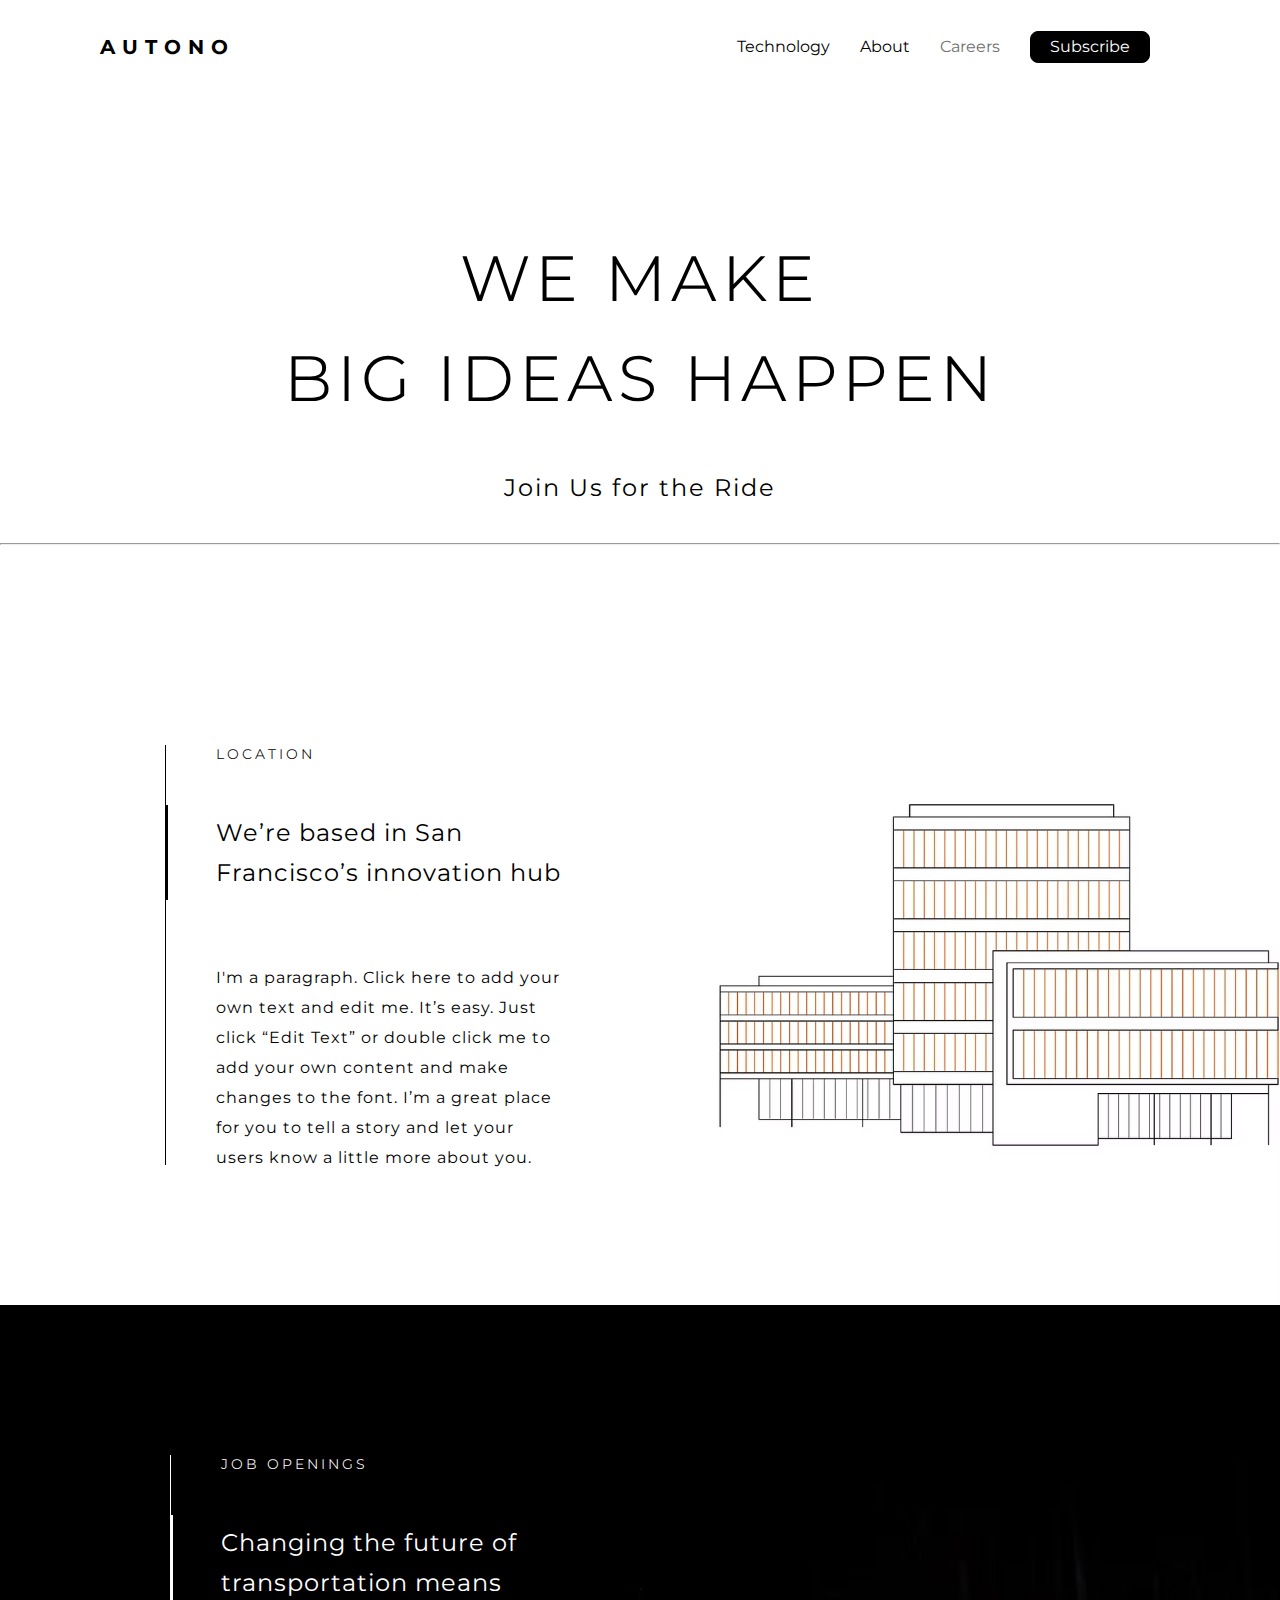
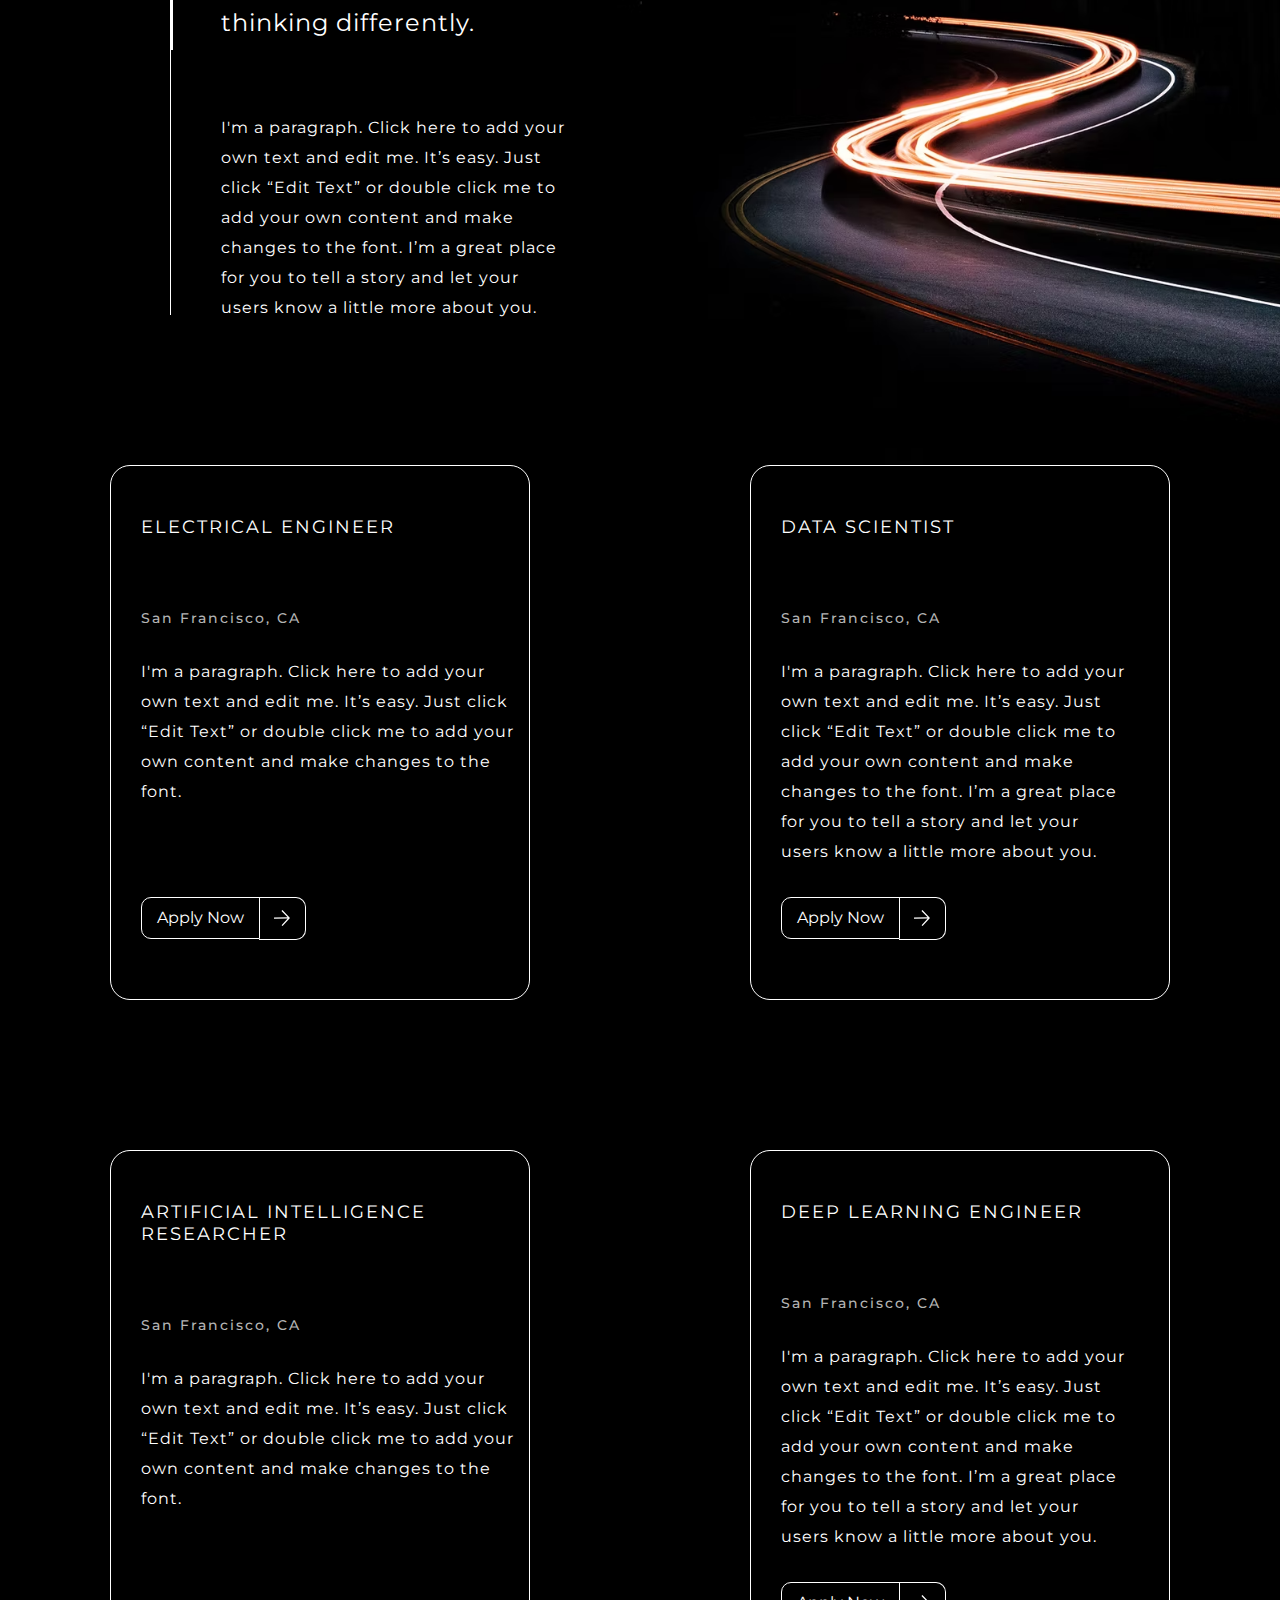
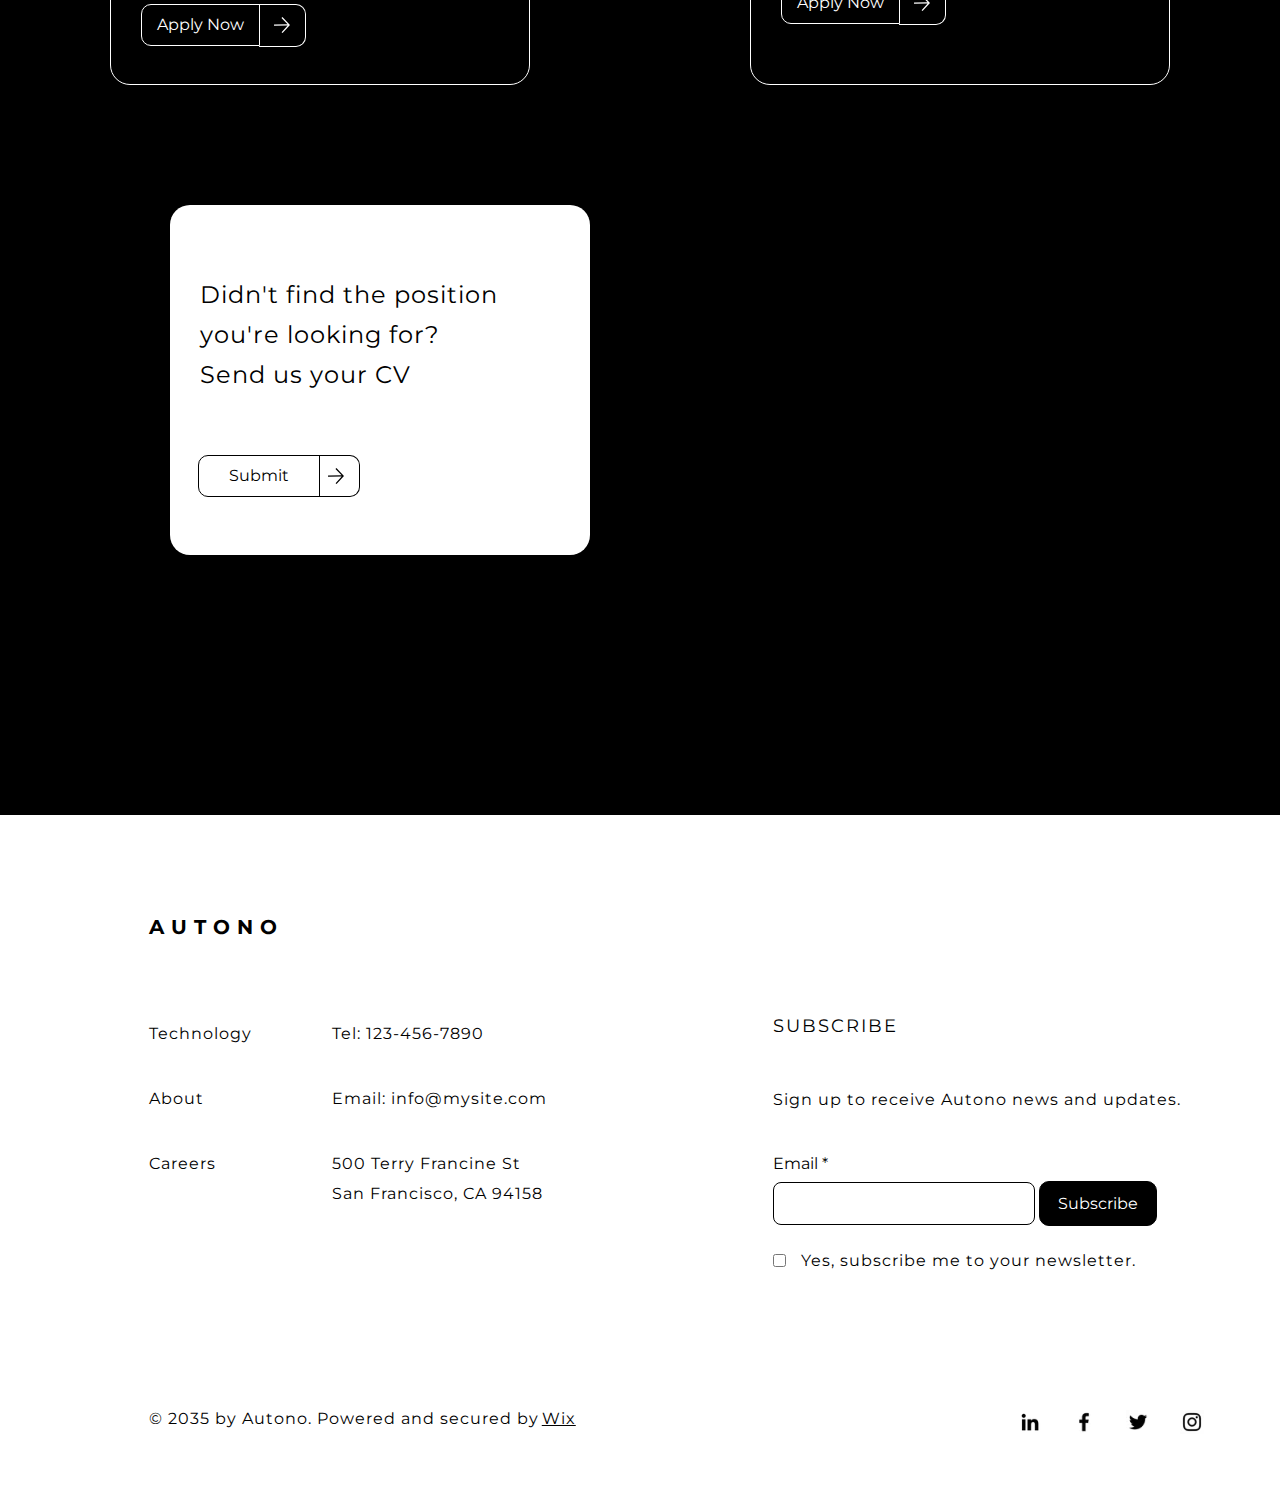
==== Careers/Careers.html @ b17512b9 "MainPages" ====
<!DOCTYPE html>
<html lang="en">
<head>
    <meta charset="UTF-8">
    <meta name="viewport" content="width=device-width, initial-scale=1.0">
    <link rel="icon" href="../indexImages/websiteIcon.png">
    <title>AUTONO</title>
    <link rel="stylesheet" href="https://cdnjs.cloudflare.com/ajax/libs/font-awesome/6.7.2/css/all.min.css" integrity="sha512-Evv84Mr4kqVGRNSgIGL/F/aIDqQb7xQ2vcrdIwxfjThSH8CSR7PBEakCr51Ck+w+/U6swU2Im1vVX0SVk9ABhg==" crossorigin="anonymous" referrerpolicy="no-referrer" />
    <link rel="stylesheet" href="../sameStyles/sameStyles.css">
    <link rel="stylesheet" href="./Careers.css">
    <link href="https://fonts.googleapis.com/css2?family=Azeret+Mono:ital,wght@0,100..900;1,100..900&family=Montserrat:ital,wght@0,100..900;1,100..900&family=Oswald:wght@200..700&family=Titan+One&display=swap" rel="stylesheet">
</head>
<body>
    <!-- Navigation -->
    <header id="scroll-back">
        <nav class="main-nav">
                <a href="../index.html"><h1>AUTONO</h1></a>
            <div class="nav-content">
                <ul>
                    <li> <a href="../Technology/Technology.html">Technology</a> </li>
                    <li> <a href="../About/about.html">About</a> </li>
                    <li> <a class="current-page" href="../Careers/Careers.html">Careers</a> </li>
                </ul>

                <button>Subscribe</button> 

                <a href=""><i class="fa-solid fa-bars"></i></a>
            </div>    
        </nav>

        <nav class="responsive_nav">
            <input type="checkbox" class="nav_click" id="nav_click">
            <div class="responsivenav_content">
                <ul>
                    <li><a href="../Technology/Technology.html">Technology</a></li>
                    <li><a href="../About/about.html">About</a></li>
                    <li><a href="../Careers/Careers.html">Carrers</a></li>
                </ul>
            </div>
        </nav>
    </header>
    <!-- Navigation -->

    <!-- Section Welcome -->
    <section class="section-welcome">
        <h2>WE MAKE 
            <br>
            BIG IDEAS HAPPEN 
        </h2>
        <p>Join Us for the Ride</p>
    </section>
    <!-- Section Welcome -->
    <hr>
    <!-- Section 1  -->
    <section class="section1">
        <article class="section1-article">
            <h4>LOCATION</h4>
            <p>We’re based in San Francisco’s innovation hub</p>
            <div class="black-line"></div>
            <span>I'm a paragraph. Click here to add your own text and edit me. It’s easy. Just click “Edit Text” or double click me to add your own content and make changes to the font. I’m a great place for you to tell a story and let your users know a little more about you.</span>
        </article>

            <img class="section1-image" src="./images/section1image.avif" alt="Building image" height="760px" width="760px">
    </section>
    <!-- Section 1  -->

    <!-- Section 2  -->
    <section class="section2">
        <article class="section2-article">
            <h4>JOB OPENINGS</h4>
            <p>Changing the future of transportation means thinking differently.</p>
            <div class="white-line"></div>
            <span>I'm a paragraph. Click here to add your own text and edit me. It’s easy. Just click “Edit Text” or double click me to add your own content and make changes to the font. I’m a great place for you to tell a story and let your users know a little more about you.</span>
        </article>

        <img class="section2-image" src="./images/Section2image.avif" alt="neon-road">
    </section>
    <!-- Section 2  -->
     
    <!-- Section 3  -->
    <section class="section3">
        <div class="section3-top">
            <article class="article-border">
                <h4>ELECTRICAL ENGINEER</h4>
                <span>San Francisco, CA</span>
                <p class="left-p">I'm a paragraph. Click here to add your own text and edit me. It’s easy. Just click “Edit Text” or double click me to add your own content and make changes to the font.</p>
                <div class="white-button button-left">
                    <a href="../INpages/EEnginer.html">
                        <button class="">Apply Now</button>
                    </a>
                    <div class="white-button-svg"><svg preserveAspectRatio="xMidYMid meet" data-bbox="19.117 18.918 161.766 162.164" viewBox="19.117 18.918 161.766 162.164" height="16px" width="16px" xmlns="http://www.w3.org/2000/svg" data-type="shape" role="presentation" aria-hidden="true">
                        <g>
                            <path d="M104.133 18.918l-9.431 8.947 61.913 65.269-137.498.938.089 13 138.096-.942-61.338 66.11 9.529 8.842 75.39-81.254-76.75-80.91z"></path>
                        </g>
                    </svg></div>
            </article>

            <article class="article-border">
                <h4>DATA SCIENTIST</h4>
                <span>San Francisco, CA</span>
                <p class="right-p">I'm a paragraph. Click here to add your own text and edit me. It’s easy. Just click “Edit Text” or double click me to add your own content and make changes to the font. I’m a great place for you to tell a story and let your users know a little more about you.</p>
                
                <div class="white-button button-right">
                    <a href="../INpages/Scientist.html">
                        <button class="">Apply Now</button>
                    </a>
                    <div class="white-button-svg">
                        <svg preserveAspectRatio="xMidYMid meet" data-bbox="19.117 18.918 161.766 162.164" viewBox="19.117 18.918 161.766 162.164" height="16px" width="16px" xmlns="http://www.w3.org/2000/svg" data-type="shape" role="presentation" aria-hidden="true">
                            <g>
                                <path d="M104.133 18.918l-9.431 8.947 61.913 65.269-137.498.938.089 13 138.096-.942-61.338 66.11 9.529 8.842 75.39-81.254-76.75-80.91z"></path>
                            </g>
                        </svg>
                </div>
            </article>
        </div>
    
    <div class="section3-bottom">
        <article class="article-border">
            <h4>ARTIFICIAL INTELLIGENCE RESEARCHER</h4>
            <span>San Francisco, CA</span>
            <p class="left-p">I'm a paragraph. Click here to add your own text and edit me. It’s easy. Just click “Edit Text” or double click me to add your own content and make changes to the font.</p>
            <div class="white-button button-left">
                <a href="../INpages/Researcher.html">
                    <button class="">Apply Now</button>
                </a>
                <div class="white-button-svg"><svg preserveAspectRatio="xMidYMid meet" data-bbox="19.117 18.918 161.766 162.164" viewBox="19.117 18.918 161.766 162.164" height="16px" width="16px" xmlns="http://www.w3.org/2000/svg" data-type="shape" role="presentation" aria-hidden="true">
                    <g>
                        <path d="M104.133 18.918l-9.431 8.947 61.913 65.269-137.498.938.089 13 138.096-.942-61.338 66.11 9.529 8.842 75.39-81.254-76.75-80.91z"></path>
                    </g>
                </svg></div>
        </article>

        <article class="article-border">
            <h4>DEEP LEARNING ENGINEER</h4>
            <span>San Francisco, CA</span>
            <p class="right-p">I'm a paragraph. Click here to add your own text and edit me. It’s easy. Just click “Edit Text” or double click me to add your own content and make changes to the font. I’m a great place for you to tell a story and let your users know a little more about you.</p>
            <div class="white-button button-right">
                <a href="../INpages/DLearning.html">
                    <button class="">Apply Now</button>
                </a>
                <div class="white-button-svg"><svg preserveAspectRatio="xMidYMid meet" data-bbox="19.117 18.918 161.766 162.164" viewBox="19.117 18.918 161.766 162.164" height="16px" width="16px" xmlns="http://www.w3.org/2000/svg" data-type="shape" role="presentation" aria-hidden="true">
                    <g>
                        <path d="M104.133 18.918l-9.431 8.947 61.913 65.269-137.498.938.089 13 138.096-.942-61.338 66.11 9.529 8.842 75.39-81.254-76.75-80.91z"></path>
                    </g>
                </svg></div>
        </article>
    </div>
    <!-- White Box -->
        <article class="white-content">
            <p>Didn't find the position you're looking for? Send us your CV</p>
            <div class="black-button">
                <a href="../Form/Form.html">
                    <button>Submit</button>
                </a>
            <div class="black-button-svg"><svg preserveAspectRatio="xMidYMid meet" data-bbox="19.117 18.918 161.766 162.164" viewBox="19.117 18.918 161.766 162.164" height="16px" width="16px" xmlns="http://www.w3.org/2000/svg" data-type="shape" role="presentation" aria-hidden="true">
                <g>
                    <path d="M104.133 18.918l-9.431 8.947 61.913 65.269-137.498.938.089 13 138.096-.942-61.338 66.11 9.529 8.842 75.39-81.254-76.75-80.91z"></path>
                </g>
                </svg>
            </div>
        </article>
    <!-- White Box -->
    </section>
    <!-- Section 3  -->

    <!-- Footer -->
    <footer>
        <div class="footer-left">
            <a href="../index.html"><h3>AUTONO</h3></a>
            <div class="footer-content">
                <div class="footer-links">
                    <a href="../Technology/Technology.html"><p>Technology</p></a>
        
                    <a href="../About/about.html"><p>About</p></a>

                    <a href="#scroll-back"><p>Careers</p></a>
                </div>

                <div class="footer-contact">
                    <span>Tel: 123-456-7890</span>
                    <span>Email: info@mysite.com</span>
                    <span>500 Terry Francine St San Francisco, CA 94158</span>
                </div>
            </div>
            <p class="copy-rights"> © 2035 by Autono. Powered and secured by<a target="_blank" href="https://www.wix.com/?utm_campaign=vir_created_with">Wix</a></p>
        </div>


        <div class="footer-right">
            <span>SUBSCRIBE</span>
            <p>Sign up to receive Autono news and updates.</p>
            <form action="Subscribe">
                <label class="label-email" for="Email">Email *</label>
                <br>
                <input type="email" name="Email" id="Email" required>
                <button type="submit">Subscribe</button>
                <br>
                <div class="check-box">
                    <input type="checkbox" name="Yes" id="YesChekbox" required>
                    <p><label for="YesChekbox" class="chekbox-label"> Yes, subscribe me to your newsletter.</label></p>
                </div>
                <div class="social">
                    <a href="https://www.linkedin.com/company/wix-com" target="_blank">
                        <img width="24px" height="24px" src="../indexImages/svg1.png" alt="LinkedIn">
                    </a>
                    <a href="https://www.facebook.com/wix" target="_blank">
                        <img width="24px" height="24px" src="../indexImages/svg2.avif" alt="Facebook">
                    </a>
                    <a href="https://twitter.com/x/migrate?tok=7b2265223a222f776978222c2274223a313733343132313236337d1f54d8211579226ee2d7d5758e8d041d" target="_blank">
                        <img width="24px" height="24px" src="../indexImages/svg3.avif" alt="X">
                    </a>
                    <a href="https://www.instagram.com/wix/" target="_blank">
                        <img width="24px" height="24px" src="../indexImages/svg4.avif" alt="Instagram">
                    </a>
                </div>
            </form>
        </div>
    </footer>
    <!-- Footer -->
</body>
</html>
---- sameStyles/sameStyles.css ----
* {
    margin: 0;
    padding: 0;
    box-sizing: border-box;
}
/* Navigation Styles */
.main-nav {
    height: 93px;
    width: 100%;
    display: flex;
    justify-content: space-between;
    align-items: center;
    position: relative;
    z-index: 3;
    padding-inline: 100px;
}
.main-nav a {
    text-decoration: none;
    color: #000000;
}
.main-nav h1{
    font-size: 20px;
    letter-spacing: 0.35em;
}
.nav-content {
    display: flex;
    justify-content: center;
    align-items: center;
    gap: 30px;
}

.main-nav ul {
    display: flex;
    list-style: none;
    gap: 30px;
}
.main-nav a:hover {
    color: rgba(196, 83, 8, 1);
}
.main-nav button{
    color: #FFFFFF;
    font-size: 16px;
    width: 120px;
    height: 32px;
    border: 1px solid #000000;
    background-color: #000000;
    border-radius: 8px;
    transition: 0.3s;
    cursor: pointer;
    font-family: "Montserrat", sans-serif;
}
.main-nav button:hover {
    transition: 0.3s;
    animation: ease-in;
    background-color: #FFFFFF;
    color: #000000;
}
.main-nav i {
    font-size: 25px;
    display: none;
    z-index: 5;
}
/* Navigation Style End  */

/* Responsive Navigation  */
.responsive_nav {
    position: relative;
    z-index: 3;
}
.nav_click {
    position: absolute;
    right: 27px;
    top: -46px;
    width: 25px;
    height: 25px;
    cursor: pointer;
    opacity: 0;
    display: none;
}
.responsivenav_content {
    display: flex;
    flex-direction: column;
    align-items: center;
    height: 110vh;
    display: none;
}
.responsivenav_content ul {
    display: flex;
    flex-direction: column;
    gap: 50px;
    margin-top: 100px;
    list-style: none;
    text-align: center;
}
.responsive_nav ul a {
    text-decoration: none;
    font-size: 20px;
    color: #000000;
    letter-spacing: 1px;
}
.nav_click:checked ~ .responsivenav_content {
    display: block !important;
}

/* Black Button Style */
.black-button {
    display: flex;
    position: relative;
 }
 .black-button a {
    text-decoration: none;
    width: 120px;
    height: 40px;
}
.black-button button {
    all: unset;
    color: #000000;
    border: 1px solid #000000;
    padding: 10px;
    padding-bottom: 11px;
    padding-left: 15px;
    padding-right: 15px;
    border-radius: 10px;
    border-top-right-radius: 0px;
    border-bottom-right-radius: 0px;
    transition: 0.5s;
}
.black-button button:hover {
    transition: 0.5s;
    background-color: #000000;
    color: #FFFFFF;
}
.black-button-svg {
    position: relative;
    top: 0px;
    right: 2px;
    border: solid 1px black;
    padding: 10px;
    padding-right: 20px;
    border-radius: 10px;
    border-left: none;
    border-bottom-left-radius: 0;
    border-top-left-radius: 0;
}
.black-button-svg svg {
    position: relative;
    top: 2px;
    left: 5px;
}
/* Black Button Style */

/* White Button Style  */
.white-button {
    display: flex;
    position: relative;
    padding-top: 50px;
 }
 .white-button a {
    text-decoration: none;
    width: 120px;
    height: 40px;
}
.white-button button {
    all: unset;
    color: #FFFFFF;
    border: 1px solid #FFFFFF;
    padding: 10px;
    padding-bottom: 11px;
    padding-left: 15px;
    padding-right: 15px;
    border-radius: 10px;
    border-top-right-radius: 0px;
    border-bottom-right-radius: 0px;
    transition: 0.5s;
}
.white-button button:hover {
    transition: 0.5s;
    background-color: #FFFFFF;
    color: #000000;
}
.white-button-svg {
    position: relative;
    top: 0px;
    right: 2px;
    border: solid 1px #FFFFFF;
    padding: 10px 20px 10.5px 10px;
    padding-right: 20px;
    border-radius: 10px;
    border-left: none;
    border-bottom-left-radius: 0;
    border-top-left-radius: 0;
}
.white-button-svg svg {
    position: relative;
    top: 2px;
    left: 5px;
    fill: #FFFFFF;
}
/* White Button Style  */

/* Navigation Style Start */
/* Footer Left */
footer {
    position: relative;
    display: flex;
    justify-content: space-around;
    padding-left: 50px;
}
.footer-left{
    margin-top: 100px;
}
footer a {
    text-decoration: none;
    color: #000000;
}
footer h3 {
    padding-bottom: 80px;
    font-size: 20px;
    letter-spacing: 7px;
}
.footer-content {
    display: flex;
    gap: 80px;
}
.footer-links, .footer-contact {
    display: flex;
    flex-direction: column;
    gap: 35px;
    line-height: 30px;
    letter-spacing: 1px;
}
.footer-contact {
    letter-spacing: 1px;
}
.footer-contact span {
    width: 215px;
}
.copy-rights {
    letter-spacing: 1px;
    margin-top: 200px;
}
.copy-rights a{ 
    text-decoration: underline;
    padding-left: 3px;
}
/* Footer right */
.footer-right {
    margin-top: 200px;
    display: flex;
    flex-direction: column;
    gap: 53px;
    position: relative;
}
.footer-right span{
    font-size: 18px;
    letter-spacing: 2px;
}
.footer-right p {
    font-size: 16px;
    letter-spacing: 1px;
}
.footer-right .label-email {
    font-size: 16px;
    position: relative;
}
.label-email {
    bottom: 8px;
}
#Email {
    all: unset;
    border: 1px solid #000000;
    border-radius: 8px;
    padding: 11px 12px;
    width: 236px;
}
#Email:hover {
    transition: 0.3s;
    background-color: #E8E6E6;
}
#Email:focus {
    background-color: #E8E6E6;
}
.footer-right button {
    all: unset;
    width: 110px;
    padding: 12px 3px;
    background-color: #000000;
    border: 1px solid #000000;
    color: #FFFFFF;
    border-radius: 10px;
    text-align: center;
    cursor: pointer;
    font-family: "Montserrat", sans-serif;
}
.footer-right button:hover {
    transition: 0.3s;
    background-color: #FFFFFF;
    color: #000000;
}
.check-box {
    margin-top: 25px;
    display: flex;
}
.chekbox-label {
    padding-left: 15px;
}
.social {
    display: flex;
    gap: 30px;
    margin-top: 140px;
    position: absolute;
    left: 245px;
    padding-bottom: 60px;
}
/* Footer Style End */

/* All Page */
html {
    scroll-behavior: smooth;
}
body {
    font-family: "Montserrat", sans-serif;
}
.current-page {
    color: #707070 !important;
}
/* All Page End */

/* Responsive Nav Bar */
@media screen and (max-width:1023px) {
    .main-nav {
        background-color: #FFFFFF;
        height: 70px;
        padding-inline: 30px;
    }
    .nav_click {
        display: unset;
    }
    .main-nav h1 {
        font-size: 15px;
    }
    .main-nav ul {
        display: none;
    }
    .main-nav button {
        height: 30px;
    }
    .main-nav i {
        display:  unset !important;
    }
    /* Responsive Footer  */
    footer {
        flex-direction: column;
        align-items: center;
    }
    .footer-right {
        margin-top: 45px;
    }
    .social {
       left: unset;
    }
    .copy-rights {
        position: absolute;
        top: 510px;
    }
}
/* Responsive Nav Bar */

/* Mobile Footer */
@media (max-width: 767px) {
    .footer-content {
        gap: 40px;
    }
    .footer-right {
        gap: 20px;
        margin-right: 50px;
    }
    .footer-right p {
        width: 245px;
        font-size: 14px;
    }
    .footer-right button {
        padding-inline: 13px;
        width: 100%;
        margin-top: 20px;
    }
    #Email {
        width: 100%;
    }
    .social {
        left: 10px;
        margin-top: 100px;
        padding-bottom: 120px;
    }
    .copy-rights {
        top: 680px;
        width: 300px;
        font-size: 14px;
    }
    .check-box p {
        font-size: 17px;
        margin-left: 10px;
        font-weight: 350;
        width: 300px;
        
    }
    .check-box input {
        width: 17px;
    }
    .chekbox-label {
        padding: 0;
    }
}
---- Careers/Careers.css ----
/* Welcome Section Style */
.section-welcome {
    margin-bottom: 100px;
    height: 350px;
    display: flex;
    flex-direction: column;
    align-items: center;
}
.section-welcome h2 {
    margin-top: 135px;
    font-size: 64px;
    font-weight: 350;
    letter-spacing: 5px;
    width: 900px;
    line-height: 100px;
    text-align: center;
}
.section-welcome p {
    margin-top: 40px;
    font-size: 24px;
    letter-spacing: 2px;  
    width: 726px;
    line-height: 40px;
    text-align: center;
}
/* Welcome Section Style End */

/* Section 1 Style */

.section1 {
    position: relative;
    display: flex;
    justify-content: space-between;
}
.section1-article {
    position: relative;
    margin-left: 165px;
    margin-top: 200px;
    height: 420px;
    padding-left: 50px;
    border-left: 1px solid #000000;
}
.section1-article h4{
    font-size: 14px;
    font-weight: 350;
    padding-bottom: 50px;
    letter-spacing: 3px;
    color: #000000;
}
.section1-article p{
    font-size: 24px;
    letter-spacing: 1px;
    font-weight: 400;
    width: 380px;
    line-height: 40px;
    padding-bottom: 70px;
    color: #000000;
}
.section1-article span {
    font-size: 16px;
    display: inline-block;
    width: 350px;
    letter-spacing: 1px;
    line-height: 30px;
    color: #000000;
}
.black-line {
    width: 2px;
    height: 95px;
    background-color: #000000;
    position: absolute;
    top: 60px;
    left: 0;
}
.section1-image {
    padding-top: 100px;
}
/* Section 1 Style End */

/* Section 2 Style Start */
.section2 {
    position: relative;
    display: flex;
    justify-content: space-between;
    background-color: #000000;
}
.section2-article {
    position: relative;
    height: 460px;
    margin-left: 170px;
    padding-left: 50px;
    border-left: 1px solid #FFFFFF;
    margin-top: 150px;
}
.section2-article h4{
    font-size: 14px;
    font-weight: 350;
    padding-bottom: 50px;
    letter-spacing: 3px;
    color: #FFFFFF;
}
.section2-article p{
    font-size: 24px;
    letter-spacing: 1px;
    font-weight: 400;
    width: 301px;
    line-height: 40px;
    padding-bottom: 70px;
    color: #FFFFFF;
}
.section2-article span {
    font-size: 16px;
    display: inline-block;
    width: 350px;
    letter-spacing: 1px;
    line-height: 30px;
    color: #FFFFFF;
}
.white-line {
    width: 2px;
    height: 135px;
    background-color: #FFFFFF;
    position: absolute;
    top: 60px;
    left: 0;
}
.section2-image {
    width: 748px;
    height: 760px;
    object-fit: cover;
    object-position: 50% 50%;
}
/* Section 2 Style End */

/* Section 3 Style Start  */
.section3 {
    background-color: #000000;
    padding-bottom: 260px;
    display: flex;
    flex-direction: column;
}
.section3-top, .section3-bottom {
    display: flex;
    justify-content: space-around;
}
.section3-bottom {
    margin-top: 150px;
}
.article-border {
    width: 420px;
    height: 535px;
    border: 1px solid #FFFFFF;
    border-radius: 20px;
} 
.article-border h4 {
    font-size: 18px;
    letter-spacing: 2px;
    padding-left: 30px;
    padding-top: 50px;
    padding-bottom: 70px;
    font-weight: 400;
    color: #FFFFFF;
}
.article-border span {
    color: #B4B4B4;
    font-size: 14px;
    padding-left: 30px;
    letter-spacing: 2px;
    font-weight: 500;
}
.article-border p {
    font-size: 16px;
    padding-left: 30px;
    padding-top: 30px;
    letter-spacing: 1px;
    line-height: 30px;
    font-weight: 400;
    color: #FFFFFF;
}
.right-p {
    width: 380px;
}
.left-p {
    width: 407px;
}
.button-left {
    padding-top: 90px;
    padding-left: 30px;
    padding-bottom: 11.5px;
}
.button-right {
    padding-top: 30px;
    padding-left: 30px;
    padding-bottom: 11.5px;
}
/* White Box */
.white-content {
    align-self: flex-start;
    background-color: #FFFFFF;
    margin-top: 120px;
    width: 420px;
    height: 350px;
    border-radius: 20px;
    margin-left: 170px;
}
.whitecontent-area {
    padding-inline: 50px;
}
.white-content p {
    color: #000000;
    font-size: 24px;
    letter-spacing: 1px;
    width: 340px;
    padding: 70px 0px 60px 30px;
    line-height: 40px;
}
.black-button button {
    margin-left: 28px;
    padding-bottom: 11px;
    padding-inline: 30px;
}
.black-button-svg {
    margin-left: 25px;
}

/* Tablet Media */

@media screen and (max-width:1023px) {
    .section-welcome h2 {
        font-size: 60px;
    }
    .section1 {
        flex-direction: column;
        align-items: center;
    }
    .section1-article {
        margin-left: unset;
    } 
    .section1-image {
        padding-right: 130px;
        padding-top: 25px;
    }
    .section2 {
        flex-direction: column;
        align-items: center;
    }
    .section2-article {
        margin-left: unset;
    }
    .section3-top, .section3-bottom {
        flex-wrap: wrap;
        align-items: center;
        gap: 50px;
    }
    .section3-bottom {
        margin-top: 50px;
    }
    .white-content {
        margin-left: unset;
        align-self: center;
    }
}

/* Mobile Media */
@media (max-width: 767px){ 
    .section-welcome {
        margin-bottom: 50px;
    }
    .section-welcome h2 {
        font-size: 40px;
        width: 260px;
        margin-top: 90px;
        line-height: 50px;
        letter-spacing: 2px;
        font-weight: 350;
    }
    .section-welcome p {
        font-size: 18px;
        margin-top: 25px;
    }
    .section1-article {
       margin-top: 100px;
       height: 490px;
    }
    .section1-article p {
        width: 280px;
    }
    .section1-article span {
        width: 323px;
    }
    .section2-article {
        margin-top: 100px;
        height: 490px;
    }
    .section2-article span {
        width: 323px;
    }
    .section2-image {
        max-width: 500px;
    }
    
}
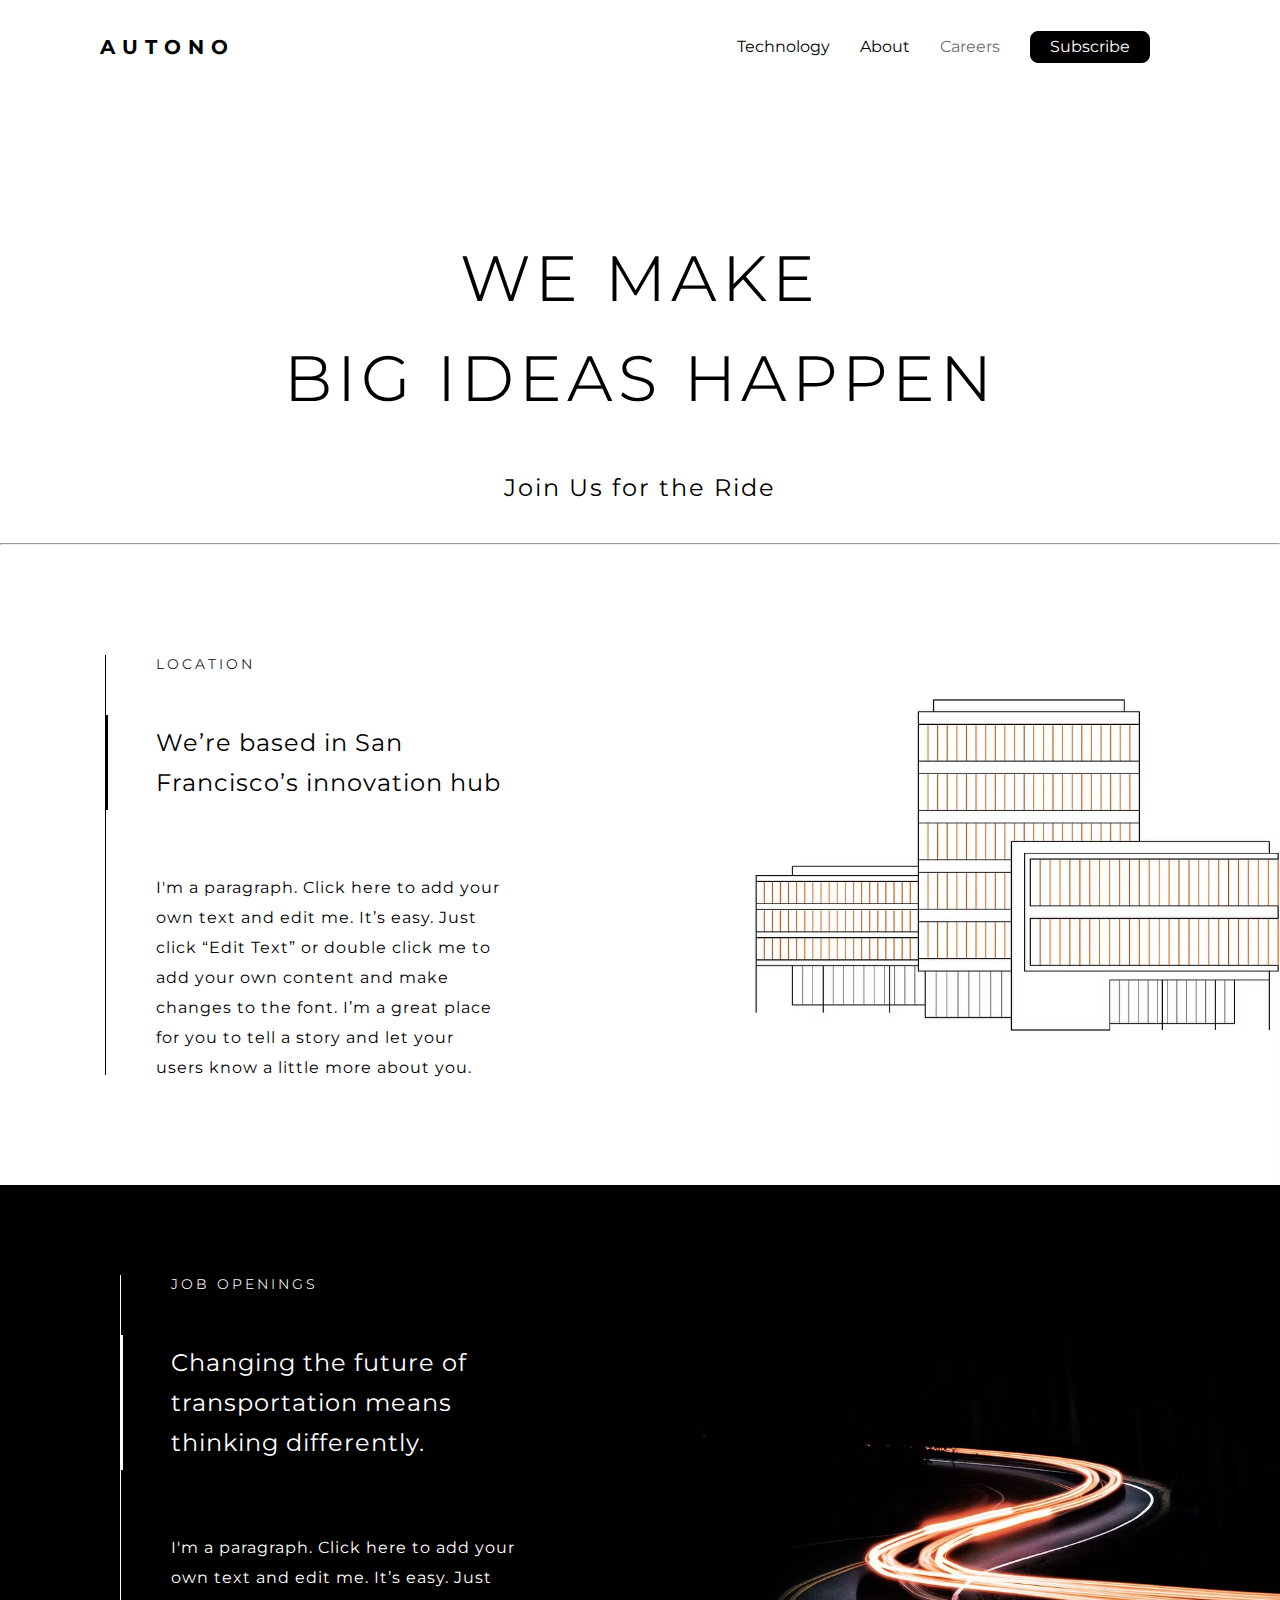
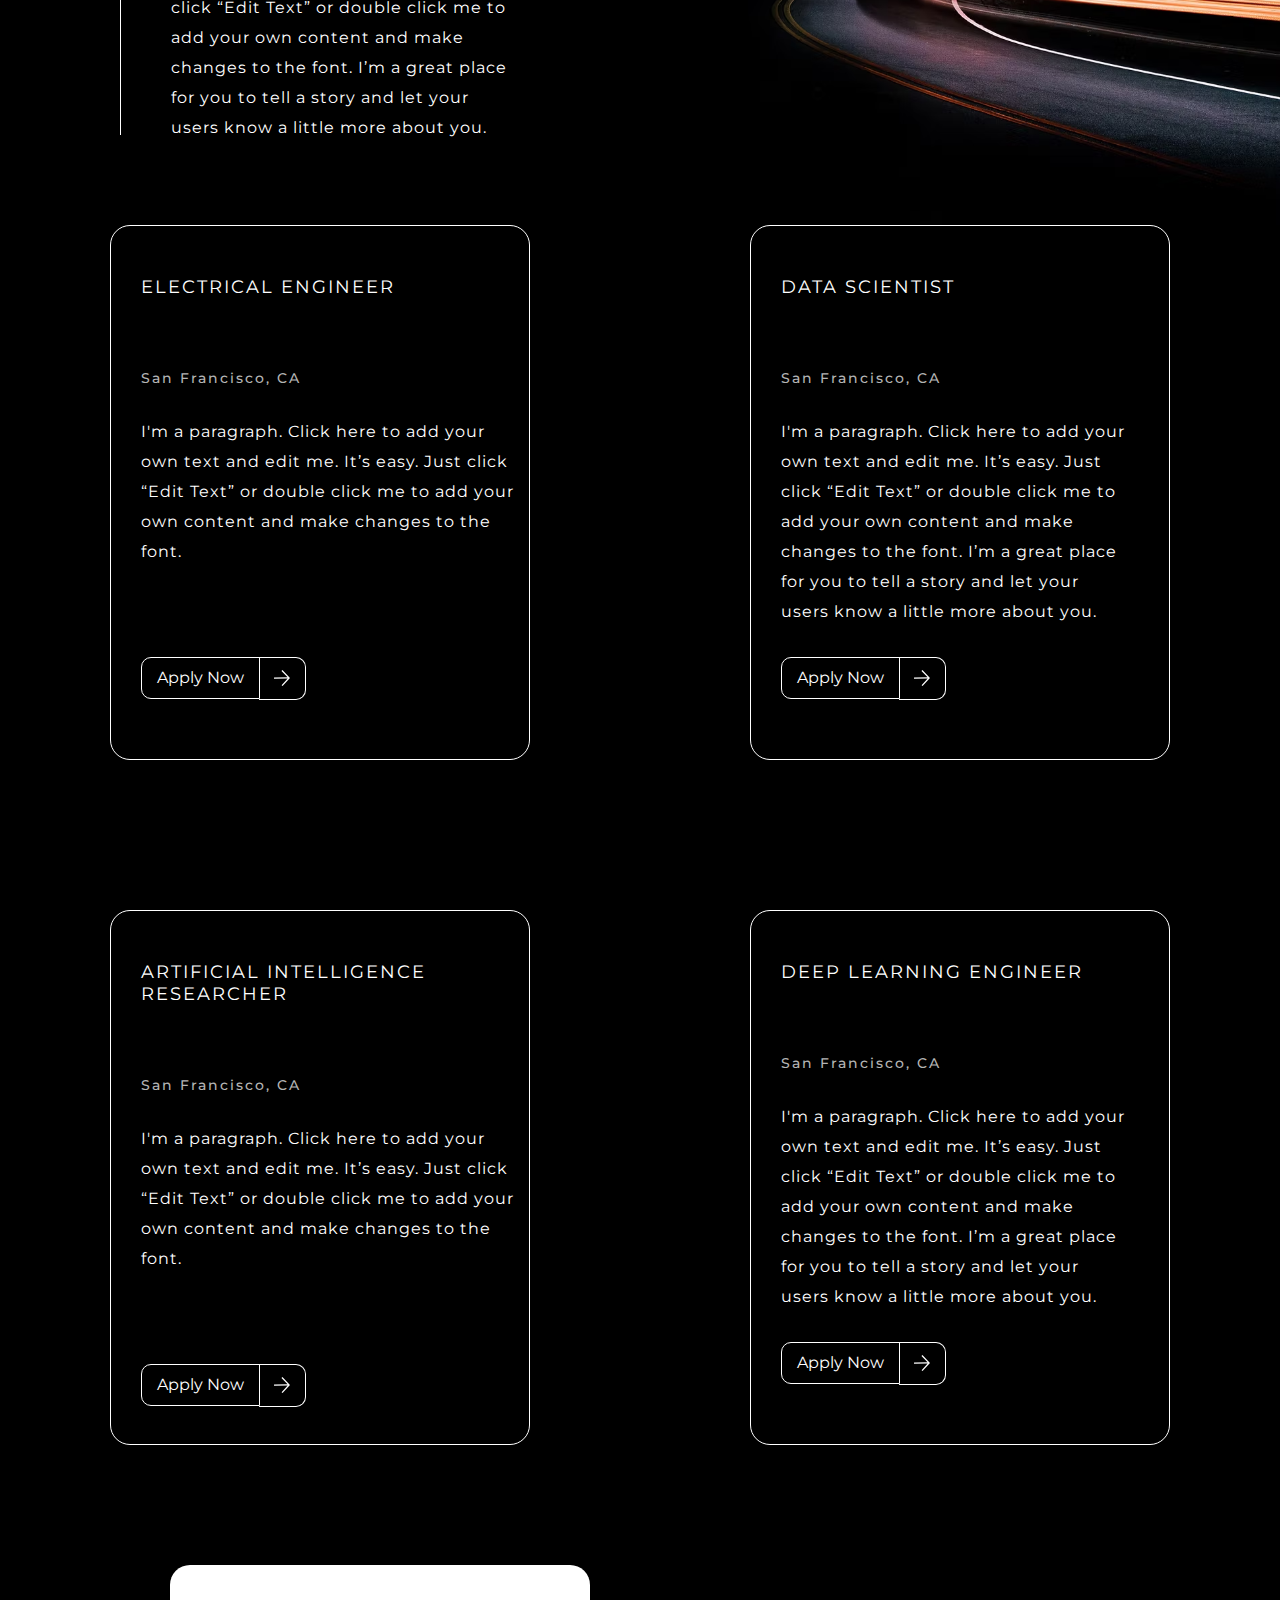
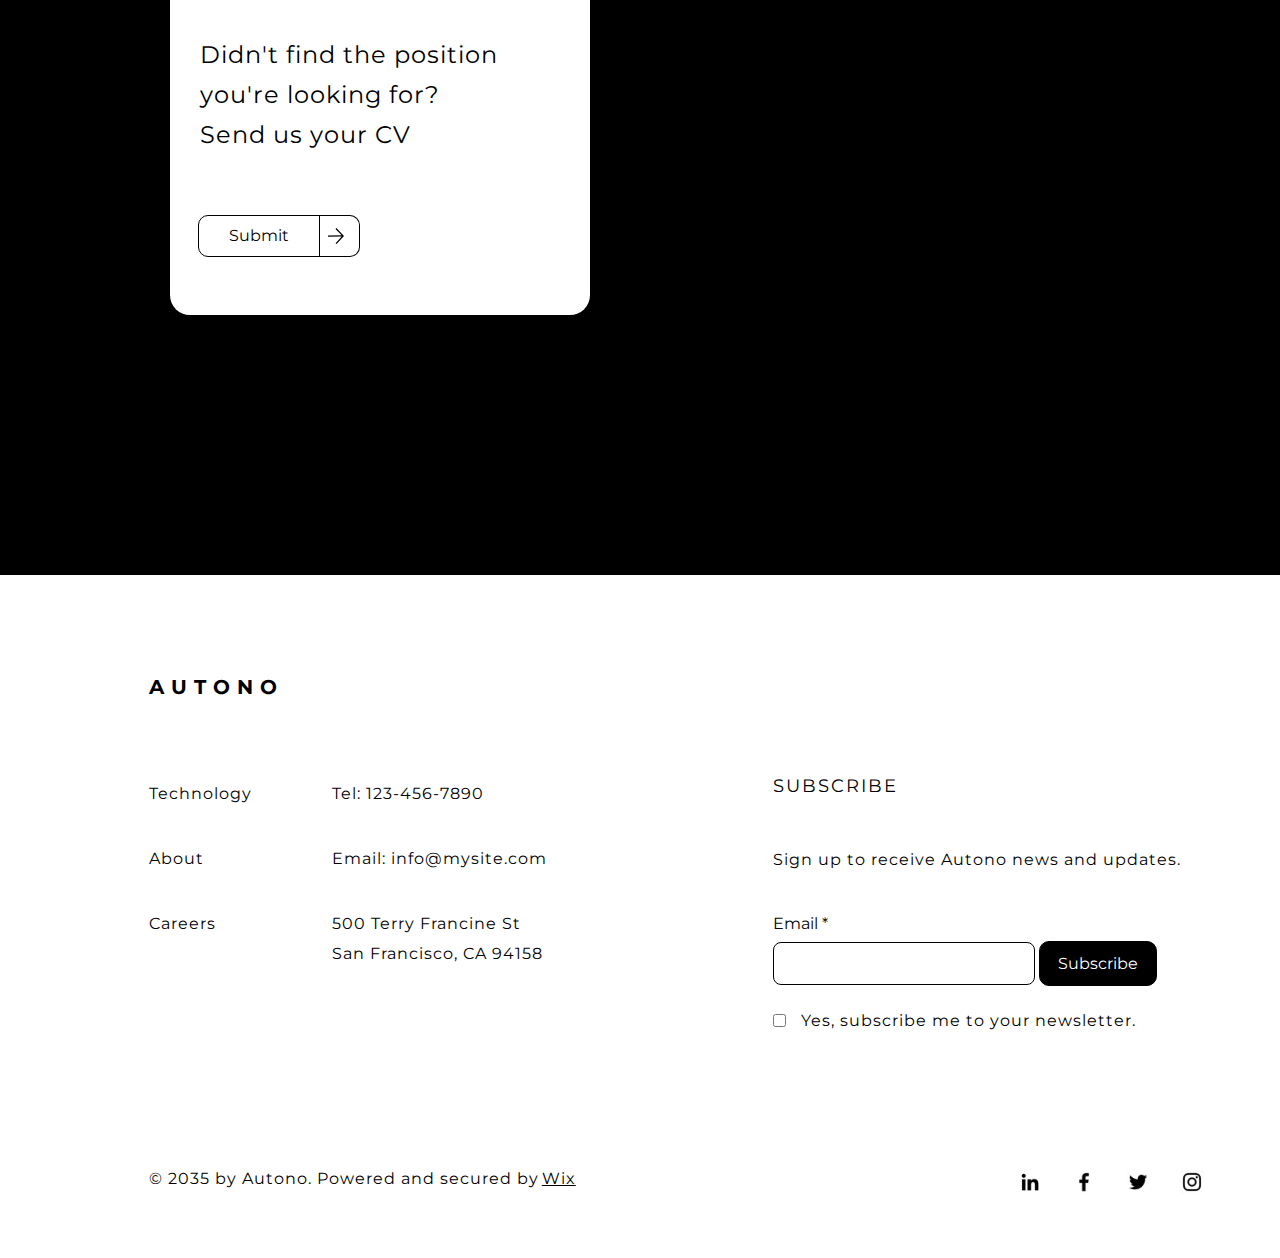
==== commit 23cc7e18: "MainPagesWithResponsive" ====
--- a/Careers/Careers.html
+++ b/Careers/Careers.html
@@ -53,26 +53,28 @@
     <hr>
     <!-- Section 1  -->
     <section class="section1">
-        <article class="section1-article">
-            <h4>LOCATION</h4>
-            <p>We’re based in San Francisco’s innovation hub</p>
-            <div class="black-line"></div>
-            <span>I'm a paragraph. Click here to add your own text and edit me. It’s easy. Just click “Edit Text” or double click me to add your own content and make changes to the font. I’m a great place for you to tell a story and let your users know a little more about you.</span>
-        </article>
-
+        <div class="article-area">
+            <article class="section1-article">
+                <h4>LOCATION</h4>
+                <p>We’re based in San Francisco’s innovation hub</p>
+                <div class="black-line"></div>
+                <span>I'm a paragraph. Click here to add your own text and edit me. It’s easy. Just click “Edit Text” or double click me to add your own content and make changes to the font. I’m a great place for you to tell a story and let your users know a little more about you.</span>
+            </article>
+        </div>
             <img class="section1-image" src="./images/section1image.avif" alt="Building image" height="760px" width="760px">
     </section>
     <!-- Section 1  -->
 
     <!-- Section 2  -->
     <section class="section2">
-        <article class="section2-article">
-            <h4>JOB OPENINGS</h4>
-            <p>Changing the future of transportation means thinking differently.</p>
-            <div class="white-line"></div>
-            <span>I'm a paragraph. Click here to add your own text and edit me. It’s easy. Just click “Edit Text” or double click me to add your own content and make changes to the font. I’m a great place for you to tell a story and let your users know a little more about you.</span>
-        </article>
-
+        <div class="article-area">
+            <article class="section2-article">
+                <h4>JOB OPENINGS</h4>
+                <p>Changing the future of transportation means thinking differently.</p>
+                <div class="white-line"></div>
+                <span>I'm a paragraph. Click here to add your own text and edit me. It’s easy. Just click “Edit Text” or double click me to add your own content and make changes to the font. I’m a great place for you to tell a story and let your users know a little more about you.</span>
+            </article>
+        </div>
         <img class="section2-image" src="./images/Section2image.avif" alt="neon-road">
     </section>
     <!-- Section 2  -->
--- a/Careers/Careers.css
+++ b/Careers/Careers.css
@@ -11,7 +11,6 @@
     font-size: 64px;
     font-weight: 350;
     letter-spacing: 5px;
-    width: 900px;
     line-height: 100px;
     text-align: center;
 }
@@ -19,7 +18,6 @@
     margin-top: 40px;
     font-size: 24px;
     letter-spacing: 2px;  
-    width: 726px;
     line-height: 40px;
     text-align: center;
 }
@@ -32,10 +30,15 @@
     display: flex;
     justify-content: space-between;
 }
+.article-area {
+    display: flex;
+    flex-direction: column;
+    justify-content: center;
+    align-items: center;
+    width: 50%;
+}
 .section1-article {
     position: relative;
-    margin-left: 165px;
-    margin-top: 200px;
     height: 420px;
     padding-left: 50px;
     border-left: 1px solid #000000;
@@ -73,7 +76,8 @@
     left: 0;
 }
 .section1-image {
-    padding-top: 100px;
+    height: auto;
+    max-width: 50%;
 }
 /* Section 1 Style End */
 
@@ -87,10 +91,8 @@
 .section2-article {
     position: relative;
     height: 460px;
-    margin-left: 170px;
     padding-left: 50px;
     border-left: 1px solid #FFFFFF;
-    margin-top: 150px;
 }
 .section2-article h4{
     font-size: 14px;
@@ -125,8 +127,8 @@
     left: 0;
 }
 .section2-image {
-    width: 748px;
-    height: 760px;
+    width: 50%;
+    height: auto;
     object-fit: cover;
     object-position: 50% 50%;
 }
@@ -234,23 +236,26 @@
         align-items: center;
     }
     .section1-article {
-        margin-left: unset;
+        margin-top: 100px;
     } 
     .section1-image {
-        padding-right: 130px;
-        padding-top: 25px;
+        max-width: 80%;
+        margin-right: 20%;
     }
     .section2 {
         flex-direction: column;
         align-items: center;
     }
     .section2-article {
-        margin-left: unset;
+        margin-top: 100px;
+    }
+    .section2-image {
+        width: 100%;
     }
     .section3-top, .section3-bottom {
         flex-wrap: wrap;
         align-items: center;
-        gap: 50px;
+        gap: unset;
     }
     .section3-bottom {
         margin-top: 50px;
@@ -295,8 +300,20 @@
     .section2-article span {
         width: 323px;
     }
-    .section2-image {
-        max-width: 500px;
+    .left-p, .right-p {
+        width: 315px;
+    }
+    .button-left {
+        padding-top: 62px;
+    }
+    .button-right {
+        padding-top: 10px;
+    }
+    .article-border {
+        width: 390px;
+    }
+    .section3-top, .section3-bottom {
+        gap: 50px;
     }
     
 }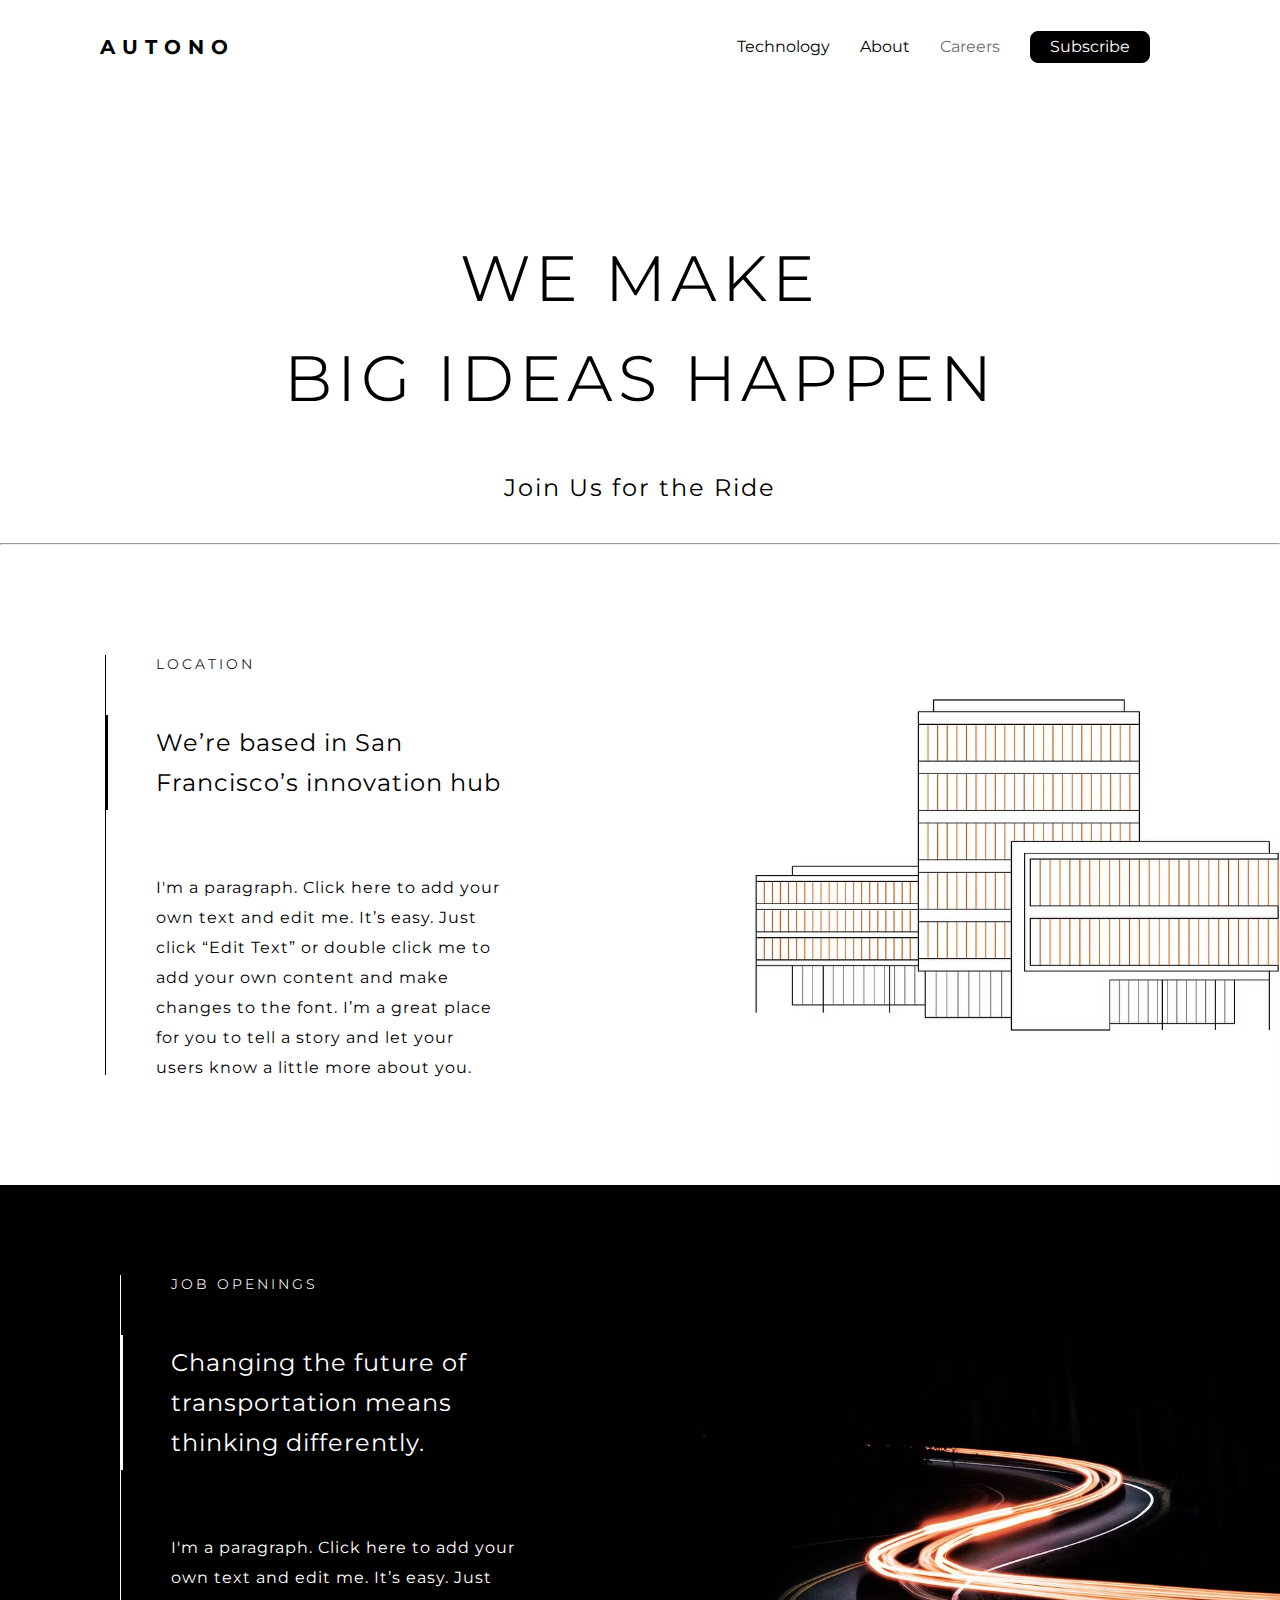
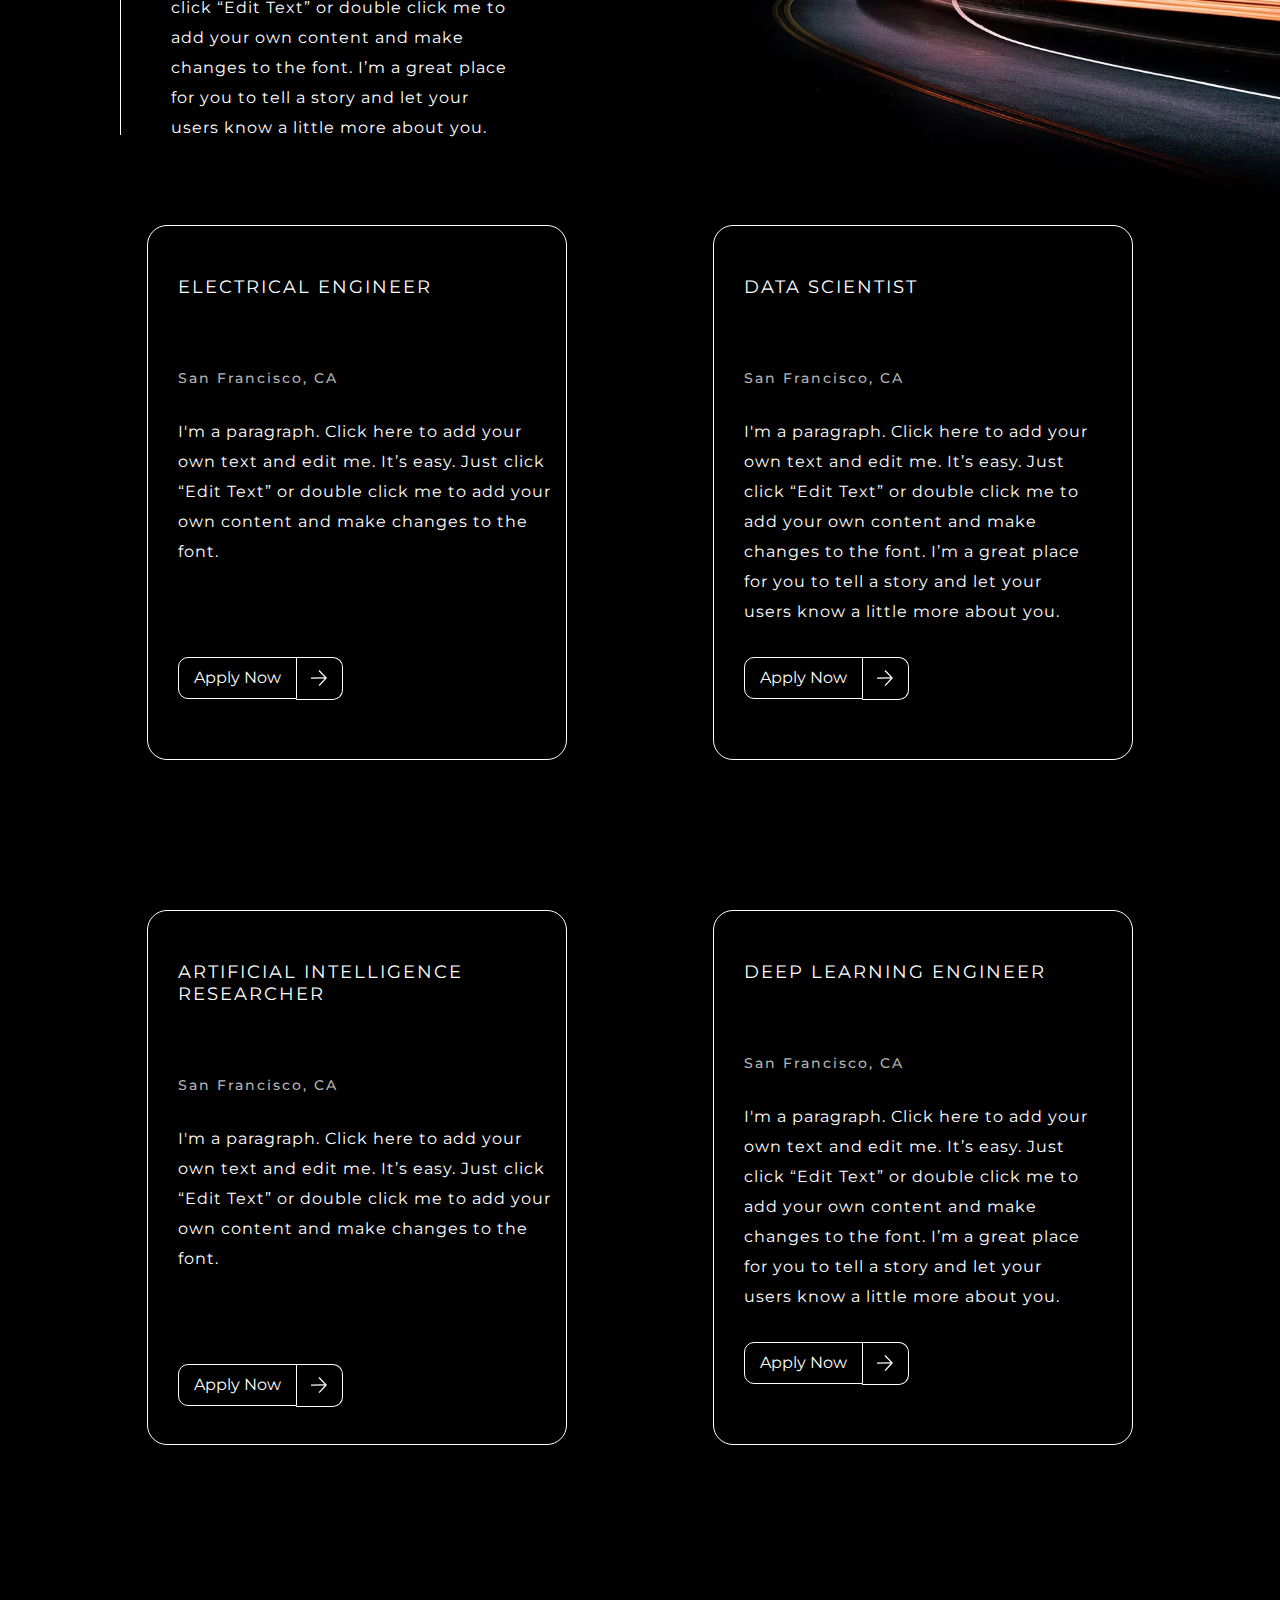
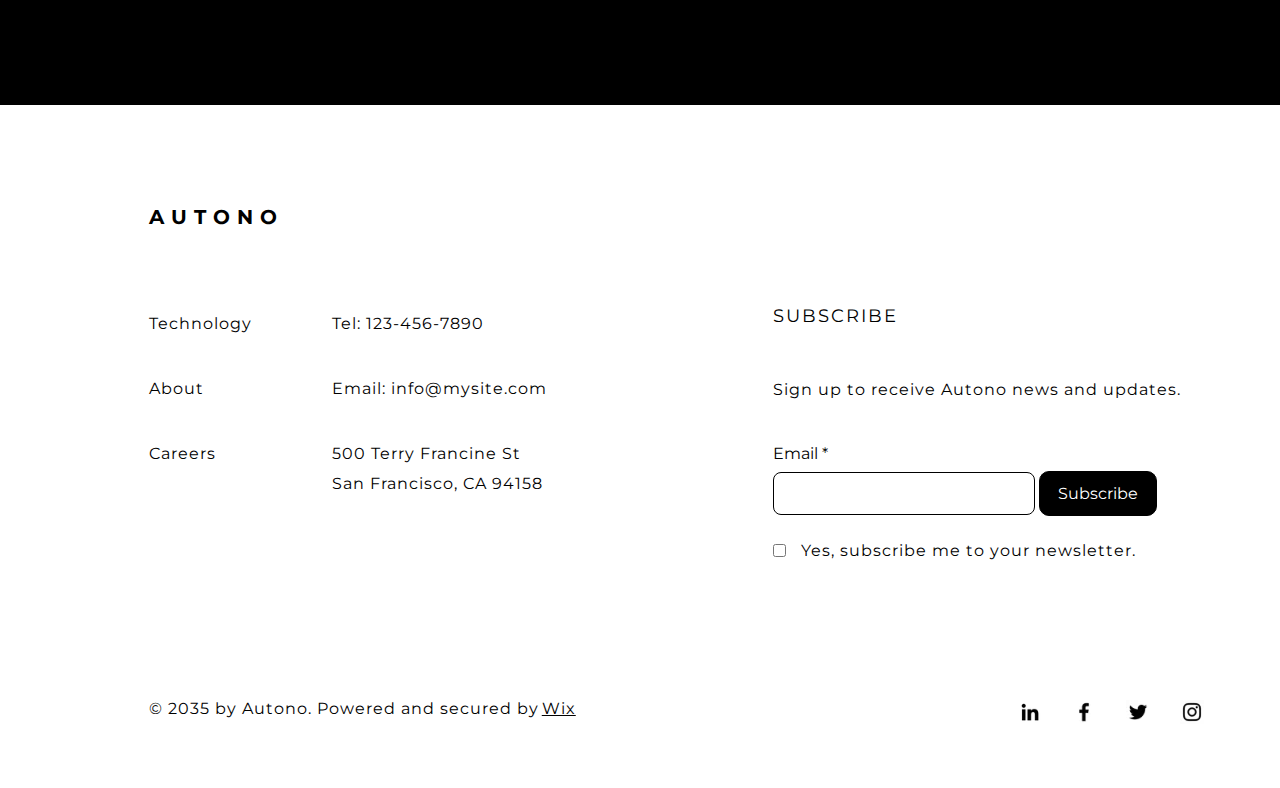
==== commit 6fab02f9: "Some Fixes" ====
--- a/Careers/Careers.html
+++ b/Careers/Careers.html
@@ -147,21 +147,6 @@
                 </svg></div>
         </article>
     </div>
-    <!-- White Box -->
-        <article class="white-content">
-            <p>Didn't find the position you're looking for? Send us your CV</p>
-            <div class="black-button">
-                <a href="../Form/Form.html">
-                    <button>Submit</button>
-                </a>
-            <div class="black-button-svg"><svg preserveAspectRatio="xMidYMid meet" data-bbox="19.117 18.918 161.766 162.164" viewBox="19.117 18.918 161.766 162.164" height="16px" width="16px" xmlns="http://www.w3.org/2000/svg" data-type="shape" role="presentation" aria-hidden="true">
-                <g>
-                    <path d="M104.133 18.918l-9.431 8.947 61.913 65.269-137.498.938.089 13 138.096-.942-61.338 66.11 9.529 8.842 75.39-81.254-76.75-80.91z"></path>
-                </g>
-                </svg>
-            </div>
-        </article>
-    <!-- White Box -->
     </section>
     <!-- Section 3  -->
 
--- a/Careers/Careers.css
+++ b/Careers/Careers.css
@@ -143,7 +143,7 @@
 }
 .section3-top, .section3-bottom {
     display: flex;
-    justify-content: space-around;
+    justify-content: space-evenly;
 }
 .section3-bottom {
     margin-top: 150px;
@@ -195,36 +195,6 @@
     padding-left: 30px;
     padding-bottom: 11.5px;
 }
-/* White Box */
-.white-content {
-    align-self: flex-start;
-    background-color: #FFFFFF;
-    margin-top: 120px;
-    width: 420px;
-    height: 350px;
-    border-radius: 20px;
-    margin-left: 170px;
-}
-.whitecontent-area {
-    padding-inline: 50px;
-}
-.white-content p {
-    color: #000000;
-    font-size: 24px;
-    letter-spacing: 1px;
-    width: 340px;
-    padding: 70px 0px 60px 30px;
-    line-height: 40px;
-}
-.black-button button {
-    margin-left: 28px;
-    padding-bottom: 11px;
-    padding-inline: 30px;
-}
-.black-button-svg {
-    margin-left: 25px;
-}
-
 /* Tablet Media */
 
 @media screen and (max-width:1023px) {
